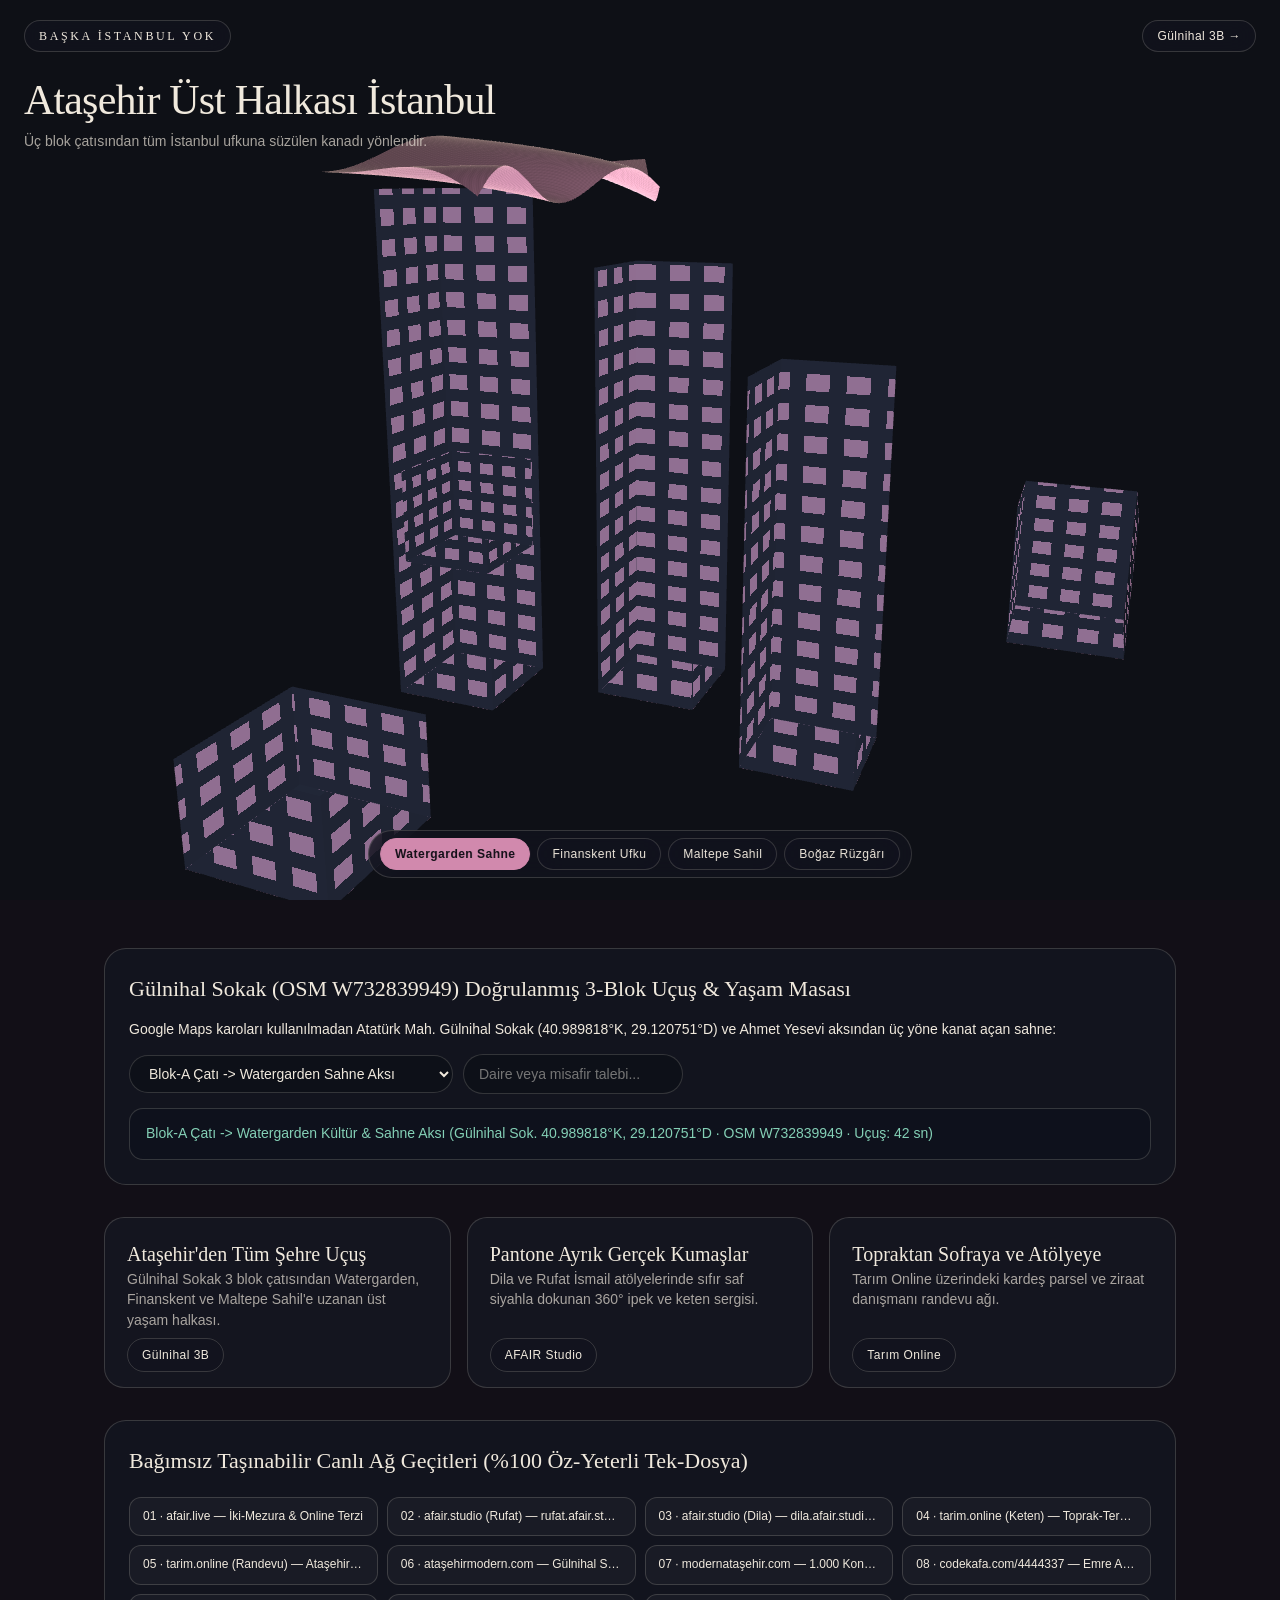
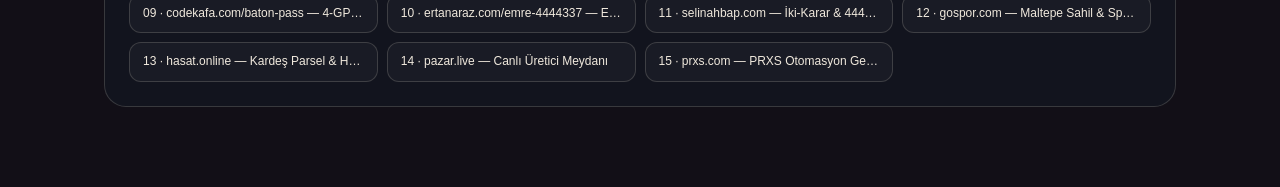
==== ust-halka-wingsuit.html @ 3e19d7da "feat(ozerk-v5): bagimsiz tasinabilir 8/8 WebGL2 sahneleri (ust-halka-wingsuit.html)" ====
<!doctype html>
<html lang="tr">
<head>
<meta charset="utf-8">
<meta name="viewport" content="width=device-width,initial-scale=1">
<meta name="color-scheme" content="dark">
<title>BAŞKA İSTANBUL YOK · Ataşehir Üst Halkası İstanbul</title>
<meta name="description" content="Üç blok çatısından tüm İstanbul ufkuna süzülen kanadı yönlendir.">
<script type="application/ld+json">{"@context": "https://schema.org", "@type": "WebApplication", "identifier": "baska_istanbul_ust_halka", "name": "BAŞKA İSTANBUL YOK · Ataşehir Üst Halkası İstanbul", "description": "Ataşehir'in üst halkası Başka İstanbul Yok için sıfır dış bağımlılıklı 3-blok çatı uçuş ve kültür sahnesi.", "isAccessibleForFree": true}</script>
<style>:root {
  --bg: #120f17;
  --glass: rgba(18, 20, 30, 0.74);
  --line: rgba(240, 233, 221, 0.17);
  --ivory: #f0e9dd;
  --muted: rgba(240, 233, 221, 0.68);
  --acc: #d189ad;
  --mint: #84d0b6;
}
* { box-sizing: border-box; margin: 0; padding: 0; -webkit-tap-highlight-color: transparent; }
html, body {
  width: 100%; min-height: 100%;
  background: var(--bg); color: var(--ivory);
  font-family: -apple-system, BlinkMacSystemFont, "Inter", "Segoe UI", sans-serif;
  font-size: 14px; line-height: 1.46; overflow-x: hidden;
}
.hero-stage {
  position: relative; width: 100%; height: 100vh; height: 100dvh;
  overflow: hidden; user-select: none;
}
#glStage {
  position: absolute; inset: 0; width: 100%; height: 100%;
  display: block; cursor: grab; touch-action: none;
}
#glStage:active { cursor: grabbing; }
.top-bar {
  position: absolute; top: 0; left: 0; right: 0;
  display: flex; justify-content: space-between; align-items: center;
  padding: 20px 24px; pointer-events: none; z-index: 10;
}
.brand-pill, .nav-pill, .dock-pill {
  pointer-events: auto; font-size: 12px; line-height: 1;
  color: var(--ivory); text-decoration: none;
  background: var(--glass); border: 1px solid var(--line);
  border-radius: 999px; padding: 9px 14px;
  backdrop-filter: blur(14px); cursor: pointer;
  font-family: inherit; font-weight: 500; letter-spacing: 0.04em;
  transition: background-color 0.18s ease, color 0.18s ease, border-color 0.18s ease;
}
.brand-pill { font-family: Georgia, "Times New Roman", serif; letter-spacing: 0.22em; text-transform: uppercase; }
.nav-pill:hover, .dock-pill:hover, .dock-pill.on {
  background: var(--acc); color: var(--bg); border-color: var(--acc); font-weight: 600;
}
.hero-head {
  position: absolute; top: 78px; left: 24px; right: 24px;
  max-width: 475px; pointer-events: none; z-index: 8;
}
.hero-head h1 {
  font-family: Georgia, "Times New Roman", serif; font-weight: 400;
  font-size: 42px; line-height: 1.06; letter-spacing: -0.02em;
  color: var(--ivory); margin-bottom: 8px;
}
.hero-head p { font-size: 14px; color: var(--muted); }
.dock-bar {
  position: absolute; bottom: 22px; left: 50%; transform: translateX(-50%);
  max-width: calc(100vw - 24px); background: var(--glass);
  border: 1px solid var(--line); border-radius: 999px;
  padding: 7px 11px; display: flex; align-items: center; gap: 7px;
  z-index: 10; backdrop-filter: blur(18px);
}
.content-wrap { max-width: 1120px; margin: 0 auto; padding: 48px 24px 80px; display: grid; gap: 32px; }
.card-grid { display: grid; grid-template-columns: repeat(auto-fit, minmax(250px, 1fr)); gap: 16px; }
.lux-card {
  background: rgba(22, 23, 34, 0.84); border: 1px solid var(--line);
  border-radius: 20px; padding: 22px; display: flex;
  flex-direction: column; justify-content: space-between; gap: 14px;
}
.lux-card h2 { font-family: Georgia, serif; font-weight: 400; font-size: 20px; color: var(--ivory); }
.lux-card p { font-size: 14px; color: var(--muted); }
.sim-box {
  background: rgba(19, 22, 32, 0.90); border: 1px solid var(--line);
  border-radius: 22px; padding: 24px; display: grid; gap: 14px;
}
.sim-box h2 { font-family: Georgia, serif; font-weight: 400; font-size: 22px; }
.sim-row { display: flex; flex-wrap: wrap; gap: 10px; align-items: center; }
.sim-input, .sim-select {
  background: rgba(13, 16, 25, 0.94); color: var(--ivory);
  border: 1px solid var(--line); border-radius: 999px;
  padding: 9px 15px; font: inherit; min-width: 220px;
}
.sim-out {
  font-size: 14px; color: var(--mint);
  background: rgba(14, 18, 28, 0.76); border: 1px solid var(--line);
  border-radius: 14px; padding: 14px 16px; line-height: 1.55;
}
.link-grid {
  display: grid; grid-template-columns: repeat(auto-fill, minmax(240px, 1fr));
  gap: 9px; padding-top: 6px;
}
.link-chip {
  display: block; padding: 10px 13px; border-radius: 12px;
  background: rgba(255, 255, 255, 0.03); border: 1px solid var(--line);
  color: var(--ivory); text-decoration: none; font-size: 12px;
  white-space: nowrap; overflow: hidden; text-overflow: ellipsis;
}
.link-chip:hover { border-color: var(--acc); color: var(--acc); }
@media (max-width: 680px) {
  .top-bar { padding: 14px; }
  .hero-head { top: 68px; left: 14px; right: 14px; }
  .hero-head h1 { font-size: 30px; }
  .dock-bar { bottom: 14px; flex-wrap: wrap; justify-content: center; border-radius: 20px; }
}</style>
</head>
<body>
<div class="hero-stage">
  <canvas id="glStage" aria-label="360 derece yönlendirilebilir 3 boyutlu sahne"></canvas>

  <header class="top-bar">
    <a class="brand-pill" href="#canli-ag">BAŞKA İSTANBUL YOK</a>
    <a class="nav-pill" href="https://www.xn--ataehirmodern-ktc.com/gulnihal-sokak">Gülnihal 3B →</a>
  </header>

  <div class="hero-head">
    <h1>Ataşehir Üst Halkası İstanbul</h1>
    <p>Üç blok çatısından tüm İstanbul ufkuna süzülen kanadı yönlendir.</p>
  </div>

  <div class="dock-bar" role="region" aria-label="Sahne yönlendirme seçenekleri">
    <button type="button" class="dock-pill on" data-preset="0">Watergarden Sahne</button>
    <button type="button" class="dock-pill" data-preset="1">Finanskent Ufku</button>
    <button type="button" class="dock-pill" data-preset="2">Maltepe Sahil</button>
    <button type="button" class="dock-pill" data-preset="3">Boğaz Rüzgârı</button>
  </div>
</div>

<main class="content-wrap">
  <section class="sim-box" aria-label="Gülnihal Sokak (OSM W732839949) Doğrulanmış 3-Blok Uçuş &amp; Yaşam Masası">
    <h2>Gülnihal Sokak (OSM W732839949) Doğrulanmış 3-Blok Uçuş &amp; Yaşam Masası</h2>
    <p>Google Maps karoları kullanılmadan Atatürk Mah. Gülnihal Sokak (40.989818°K, 29.120751°D) ve Ahmet Yesevi aksından üç yöne kanat açan sahne:</p>
    <div class="sim-row">
      <select id="widgetSelect" class="sim-select" aria-label="Mod seçimi"><option value="0">Blok-A Çatı -&gt; Watergarden Sahne Aksı</option><option value="1">Blok-B Çatı -&gt; Finanskent Fırsat Kuleleri</option><option value="2">Blok-C Çatı -&gt; Maltepe Sahil Konser &amp; Spor</option></select>
      <input id="widgetInput" class="sim-input" type="text" placeholder="Daire veya misafir talebi..." aria-label="Not girişi">
    </div>
    <div id="widgetOut" class="sim-out"></div>
  </section>

  <section class="card-grid" aria-label="Özgün sahne kapıları">
    <article class="lux-card">
      <div><h2>Ataşehir&#x27;den Tüm Şehre Uçuş</h2><p>Gülnihal Sokak 3 blok çatısından Watergarden, Finanskent ve Maltepe Sahil&#x27;e uzanan üst yaşam halkası.</p></div>
      <div><a class="dock-pill" href="https://www.xn--ataehirmodern-ktc.com/gulnihal-sokak">Gülnihal 3B</a></div>
    </article>
    <article class="lux-card">
      <div><h2>Pantone Ayrık Gerçek Kumaşlar</h2><p>Dila ve Rufat İsmail atölyelerinde sıfır saf siyahla dokunan 360° ipek ve keten sergisi.</p></div>
      <div><a class="dock-pill" href="https://www.afair.studio/dila-8d">AFAIR Studio</a></div>
    </article>
    <article class="lux-card">
      <div><h2>Topraktan Sofraya ve Atölyeye</h2><p>Tarım Online üzerindeki kardeş parsel ve ziraat danışmanı randevu ağı.</p></div>
      <div><a class="dock-pill" href="https://www.tarim.online/petek/keten-toprak-terzi-ikizi/">Tarım Online</a></div>
    </article>
  </section>

  <section class="sim-box" id="canli-ag" aria-label="Canlı bağımsız ağ geçitleri">
    <h2>Bağımsız Taşınabilir Canlı Ağ Geçitleri (%100 Öz-Yeterli Tek-Dosya)</h2>
    <div class="link-grid">
      <a class="link-chip" href="https://www.afair.live/iki-mezura-randevu">01 · afair.live — İki-Mezura &amp; Online Terzi</a>
      <a class="link-chip" href="https://www.afair.studio/rufat">02 · afair.studio (Rufat) — rufat.afair.studio Couture</a>
      <a class="link-chip" href="https://www.afair.studio/dila-8d">03 · afair.studio (Dila) — dila.afair.studio 8B Dokuma</a>
      <a class="link-chip" href="https://www.tarim.online/petek/keten-toprak-terzi-ikizi/">04 · tarim.online (Keten) — Toprak-Terzi Lif İkizi</a>
      <a class="link-chip" href="https://www.tarim.online/petek/atasehir-tarim-randevu/">05 · tarim.online (Randevu) — Ataşehir Tarım Danışmanı</a>
      <a class="link-chip" href="https://www.xn--ataehirmodern-ktc.com/gulnihal-sokak">06 · ataşehirmodern.com — Gülnihal Sokak 3B Kent</a>
      <a class="link-chip" href="https://www.xn--modernataehir-qtc.com/serdar-konum-3b">07 · modernataşehir.com — 1.000 Konut &amp; GAIA Kafe</a>
      <a class="link-chip" href="https://www.codekafa.com/4444337">08 · codekafa.com/4444337 — Emre Araz 4444337 Kapısı</a>
      <a class="link-chip" href="https://www.codekafa.com/baton-pass">09 · codekafa.com/baton-pass — 4-GPT Baton-Pass Gözlemevi</a>
      <a class="link-chip" href="https://ertanaraz.com/emre-4444337">10 · ertanaraz.com/emre-4444337 — Emre 4-Kapı Sentez Masası</a>
      <a class="link-chip" href="https://www.selinahbap.com/emre-ikiz-karar">11 · selinahbap.com — İki-Karar &amp; 4444337 Terazi</a>
      <a class="link-chip" href="https://www.gospor.com/">12 · gospor.com — Maltepe Sahil &amp; Spor Hattı</a>
      <a class="link-chip" href="https://www.hasat.online/">13 · hasat.online — Kardeş Parsel &amp; Hasat</a>
      <a class="link-chip" href="https://www.pazar.live/">14 · pazar.live — Canlı Üretici Meydanı</a>
      <a class="link-chip" href="https://www.prxs.com/">15 · prxs.com — PRXS Otomasyon Geçidi</a>
    </div>
  </section>
</main>
<script>(() => {
  'use strict';
  const PAGE_ID = "baska_istanbul_ust_halka";
  const SCENE_ID = 2;
  const WIDGET_KIND = "atasehir_3b";
  const PRESETS = [{"label": "Watergarden Sahne", "rgb": [0.82, 0.54, 0.68]}, {"label": "Finanskent Ufku", "rgb": [0.84, 0.7, 0.42]}, {"label": "Maltepe Sahil", "rgb": [0.42, 0.8, 0.68]}, {"label": "Boğaz Rüzgârı", "rgb": [0.46, 0.68, 0.88]}];
  const st = {
    idx: 0,
    yaw: 0.36,
    pitch: 0.20,
    velYaw: 0.0,
    velPitch: 0.0,
    zoom: (SCENE_ID === 2 || SCENE_ID === 3 || SCENE_ID === 4) ? 4.22 : 3.84,
    autoOrbit: true,
    gustX: 0,
    gustY: 0,
    prog: 0.14
  };

  const cv = document.getElementById('glStage');
  const glOpts = { antialias: true, alpha: false, preserveDrawingBuffer: true };
  const gl = cv ? (cv.getContext('webgl2', glOpts) || cv.getContext('webgl', glOpts)) : null;

  const N = 46, CNT = N * N;
  const pos = new Float32Array(CNT * 3), old = new Float32Array(CNT * 3), nrm = new Float32Array(CNT * 3), uvs = new Float32Array(CNT * 2);
  const sp = [], idxArr = [];

  function anchor(x) {
    const u = x / (N - 1);
    if (SCENE_ID === 0) {
      return [(u - 0.5) * 1.48, 1.04 + Math.cos((u - 0.5) * 3.1) * 0.06, Math.sin(u * Math.PI * 6.0) * 0.15];
    }
    return [(u - 0.5) * 2.18, 0.96 + Math.cos((u - 0.5) * 2.4) * 0.08, Math.sin(u * Math.PI * 8.0) * 0.16 + Math.cos((u - 0.5) * 2.2) * 0.16];
  }

  for (let y = 0; y < N; y++) {
    const v = y / (N - 1);
    for (let x = 0; x < N; x++) {
      const i = y * N + x, u = x / (N - 1);
      let px, py, pz;
      if (SCENE_ID === 0 || SCENE_ID === 1) {
        const [ax, ay, az] = anchor(x);
        const flare = SCENE_ID === 0 ? (1.0 + v * 0.50) : (1.0 + v * 0.11);
        px = ax * flare; py = ay - v * 2.04; pz = az * (1.0 + v * 0.6) + Math.sin(u * Math.PI * 8.0 + v * 1.4) * (0.07 * v);
      } else if (SCENE_ID === 4) {
        const th = u * Math.PI * 2.0, ph = (v - 0.5) * Math.PI * 0.92;
        const rad = 1.16 + 0.16 * Math.cos(th * 4.0) * Math.cos(ph * 4.0);
        px = Math.cos(ph) * Math.cos(th) * rad; py = Math.sin(ph) * rad; pz = Math.cos(ph) * Math.sin(th) * rad;
      } else if (SCENE_ID === 6) {
        const ang = (u - 0.5) * Math.PI * 1.72;
        px = Math.sin(ang) * (1.16 + v * 0.24); py = (0.5 - v) * 1.85; pz = Math.cos(ang) * 0.86 + Math.sin(v * 6.0) * 0.12;
      } else {
        px = (u - 0.5) * 2.62; py = (0.5 - v) * 0.34 - 0.24; pz = (v - 0.5) * 2.62;
      }
      pos[i*3] = old[i*3] = px; pos[i*3+1] = old[i*3+1] = py; pos[i*3+2] = old[i*3+2] = pz;
      uvs[i*2] = u; uvs[i*2+1] = v;
    }
  }

  function addSp(ia, ib) {
    const a = ia * 3, b = ib * 3;
    sp.push(ia, ib, Math.hypot(pos[b]-pos[a], pos[b+1]-pos[a+1], pos[b+2]-pos[a+2]));
  }
  for (let y = 0; y < N; y++) {
    for (let x = 0; x < N; x++) {
      const i = y * N + x;
      if (x + 1 < N) addSp(i, i + 1);
      if (y + 1 < N) addSp(i, i + N);
      if (x + 1 < N && y + 1 < N) {
        addSp(i, i + N + 1); addSp(i + 1, i + N);
        idxArr.push(i, i + N, i + 1, i + 1, i + N, i + N + 1);
      }
    }
  }
  const spA = new Float32Array(sp), indices = new Uint16Array(idxArr);
  const basePos = new Float32Array(pos);

  const boxV = [], boxN = [];
  function pushBox(cx, y0, y1, cz, w) {
    const F = [
      [[cx-w,y0,cz+w],[cx+w,y0,cz+w],[cx+w,y1,cz+w],[cx-w,y1,cz+w],[0,0,1]],
      [[cx+w,y0,cz-w],[cx-w,y0,cz-w],[cx-w,y1,cz-w],[cx+w,y1,cz-w],[0,0,-1]],
      [[cx+w,y0,cz+w],[cx+w,y0,cz-w],[cx+w,y1,cz-w],[cx+w,y1,cz+w],[1,0,0]],
      [[cx-w,y0,cz-w],[cx-w,y0,cz+w],[cx-w,y1,cz+w],[cx-w,y1,cz-w],[-1,0,0]],
      [[cx-w,y1,cz+w],[cx+w,y1,cz+w],[cx+w,y1,cz-w],[cx-w,y1,cz-w],[0,1,0]]
    ];
    for (const [p0,p1,p2,p3,nm] of F) { boxV.push(...p0,...p1,...p2,...p0,...p2,...p3); for (let k=0;k<6;k++) boxN.push(...nm); }
  }
  if (SCENE_ID === 2 || SCENE_ID === 3) {
    // Verified Ataşehir Modern 3 Blocks (Gülnihal Sokak W732839949) + Watergarden / Finanskent / Maltepe Sahil nodes
    pushBox(-0.68, -1.0, 0.96, 0.14, 0.21);
    pushBox(0.04, -1.0, 0.68, -0.15, 0.20);
    pushBox(0.74, -1.0, 0.38, 0.20, 0.20);
    pushBox(-1.52, -1.0, -0.50, -1.24, 0.25);
    pushBox(1.54, -1.0, -0.38, -1.34, 0.24);
    pushBox(-0.54, -1.0, -0.64, 1.34, 0.26);
  } else if (SCENE_ID === 4) {
    // 4-Gate Pillars (SCIENCE, CLAUDE, CODEX, GEMINI) + 8 Sub-Stations around 4444337 Core
    for (let g = 0; g < 4; g++) {
      const a = (g / 4) * Math.PI * 2.0 + Math.PI * 0.25;
      pushBox(Math.cos(a) * 1.78, -0.45, 0.45, Math.sin(a) * 1.78, 0.14);
    }
    for (let d = 0; d < 8; d++) {
      const a = (d / 8) * Math.PI * 2.0;
      pushBox(Math.cos(a) * 2.15, -0.14, 0.14, Math.sin(a) * 2.15, 0.075);
    }
  }
  const cityPos = new Float32Array(boxV), cityNrm = new Float32Array(boxN);

  let simT = 0;
  function stepSim() {
    simT += 0.016;
    st.prog = (st.prog + 0.0028) % 0.98;
    if (SCENE_ID === 0 || SCENE_ID === 1) {
      for (let y = 0; y < N; y++) {
        const v = y / (N - 1);
        for (let x = 0; x < N; x++) {
          const i = y * N + x, k = i * 3;
          if (y === 0) { const [ax, ay, az] = anchor(x); pos[k]=old[k]=ax; pos[k+1]=old[k+1]=ay; pos[k+2]=old[k+2]=az; continue; }
          const vx = (pos[k]-old[k])*0.955, vy = (pos[k+1]-old[k+1])*0.955, vz = (pos[k+2]-old[k+2])*0.955;
          old[k]=pos[k]; old[k+1]=pos[k+1]; old[k+2]=pos[k+2];
          const tw = Math.sin(pos[k]*2.8 - simT*2.5 + pos[k+1]*1.7) + 0.5*Math.cos(pos[k+1]*3.0 - simT*1.8);
          pos[k] += vx + st.gustX * v * 0.012;
          pos[k+1] += vy - 0.0012 + st.gustY * v * 0.008;
          pos[k+2] += vz + (v * v) * tw * 0.00034;
        }
      }
      for (let it = 0; it < 4; it++) {
        for (let s = 0; s < spA.length; s += 3) {
          const ia = spA[s], ib = spA[s+1], ln = spA[s+2], a = ia*3, b = ib*3;
          const dx = pos[b]-pos[a], dy = pos[b+1]-pos[a+1], dz = pos[b+2]-pos[a+2], d = Math.hypot(dx,dy,dz)||1e-4, df = (d-ln)/d*0.22;
          if (ia >= N) { pos[a]+=dx*df; pos[a+1]+=dy*df; pos[a+2]+=dz*df; }
          if (ib >= N) { pos[b]-=dx*df; pos[b+1]-=dy*df; pos[b+2]-=dz*df; }
        }
      }
    } else if (SCENE_ID === 2 || SCENE_ID === 3) {
      const starts = [[-0.68,0.98,0.14],[0.04,0.70,-0.15],[0.74,0.40,0.20],[0.04,1.02,0.0]][st.idx % 4];
      const ends = [[-1.52,-0.45,-1.24],[1.54,-0.34,-1.34],[-0.54,-0.58,1.34],[0.15,0.78,-1.55]][st.idx % 4];
      const om = 1 - st.prog, p1 = [(starts[0]+ends[0])*0.5+st.gustX*0.4, Math.max(starts[1],ends[1])+0.62+st.gustY*0.3, (starts[2]+ends[2])*0.5];
      const cx = om*om*starts[0]+2*om*st.prog*p1[0]+st.prog*st.prog*ends[0];
      const cy = om*om*starts[1]+2*om*st.prog*p1[1]+st.prog*st.prog*ends[1];
      const cz = om*om*starts[2]+2*om*st.prog*p1[2]+st.prog*st.prog*ends[2];
      for (let y = 0; y < N; y++) {
        const v = y / (N - 1);
        for (let x = 0; x < N; x++) {
          const u = x / (N - 1) - 0.5, k = (y * N + x) * 3;
          const span = (1.05 - v * 0.38) * u * 1.45;
          const rip = Math.sin(u * 9.0 + simT * 4.4 - v * 4.0) * (0.04 + 0.06 * v);
          pos[k] = cx + span; pos[k+1] = cy - u * u * 0.28 + rip - v * 0.14; pos[k+2] = cz - v * 0.85 - Math.abs(u) * 0.28;
        }
      }
    } else {
      for (let i = 0; i < CNT; i++) {
        const k = i * 3, bx = basePos[k], by = basePos[k+1], bz = basePos[k+2];
        const w = Math.sin(bx * 2.6 + simT * 2.1 + bz * 2.2) * 0.085 + st.gustX * 0.03 * Math.cos(bz * 2.0);
        if (SCENE_ID === 4 || SCENE_ID === 6) {
          const s = 1.0 + w * 0.45;
          pos[k] = bx * s; pos[k+1] = by + w * 0.35; pos[k+2] = bz * s;
        } else {
          pos[k] = bx; pos[k+1] = by + w * 1.85 + Math.cos(bz * 3.1 - simT * 1.7) * 0.08; pos[k+2] = bz;
        }
      }
    }

    nrm.fill(0);
    for (let t = 0; t < indices.length; t += 3) {
      const a = indices[t]*3, b = indices[t+1]*3, c = indices[t+2]*3;
      const ux=pos[b]-pos[a],uy=pos[b+1]-pos[a+1],uz=pos[b+2]-pos[a+2],vx=pos[c]-pos[a],vy=pos[c+1]-pos[a+1],vz=pos[c+2]-pos[a+2];
      const cx=uy*vz-uz*vy, cy=uz*vx-ux*vz, cz=ux*vy-uy*vx;
      nrm[a]+=cx;nrm[a+1]+=cy;nrm[a+2]+=cz; nrm[b]+=cx;nrm[b+1]+=cy;nrm[b+2]+=cz; nrm[c]+=cx;nrm[c+1]+=cy;nrm[c+2]+=cz;
    }
  }

  if (SCENE_ID === 0 || SCENE_ID === 1) {
    for (let w = 0; w < 620; w++) stepSim();
    old.set(pos);
  }

  let prog = null, bP, bN, bU, bI, bcP, bcN, uL = {}, aL = {};
  if (gl) {
    const vs = `
      attribute vec3 aP, aN; attribute vec2 aU;
      uniform mat4 uProj, uView; uniform float uScale; uniform vec3 uOff;
      varying vec3 vP, vN; varying vec2 vU;
      void main() {
        vec3 p = aP * uScale + uOff;
        vP = p; vN = aN; vU = aU;
        gl_Position = uProj * uView * vec4(p, 1.0);
      }`;
    const fs = `
      precision highp float;
      varying vec3 vP, vN; varying vec2 vU;
      uniform vec3 uCam, uCol; uniform float uPass;
      void main() {
        vec3 N = normalize(vN);
        if (!gl_FrontFacing) N = -N;
        vec3 L = normalize(vec3(1.55, 2.2, 1.75)), V = normalize(uCam - vP);
        float df = clamp(dot(N, L) * 0.5 + 0.5, 0.0, 1.0);
        if (uPass > 1.5) {
          float win = step(0.45, fract(vP.y * 9.0)) * step(0.42, fract((vP.x + vP.z) * 7.0));
          vec3 tw = vec3(0.12, 0.14, 0.20) * (0.45 + 0.75 * df) + uCol * win * 0.54;
          gl_FragColor = vec4(max(tw, vec3(0.058, 0.064, 0.088)), 1.0);
          return;
        }
        float wx = sin(vU.x * 980.0), wy = sin(vU.y * 980.0);
        N = normalize(N + vec3(wx * 0.026, wy * 0.026, 0.0));
        float sp = smoothstep(2.65, 0.18, length(vP.xy * 0.68));
        float sc = pow(max(dot(N, normalize(L + V)), 0.0), 26.0) * 0.92;
        float fr = pow(1.0 - max(dot(N, V), 0.0), 2.65);
        vec3 c = uCol * (0.94 + 0.06 * wx * wy) * (0.18 + pow(df, 1.45) * 1.08 * sp)
               + vec3(0.98, 0.90, 0.76) * (sc * sp + fr * 0.42);
        c = max(c, vec3(0.056, 0.062, 0.086));
        gl_FragColor = vec4(pow(clamp(c, 0.0, 1.0), vec3(0.92)), uPass > 0.5 ? 0.25 : 1.0);
      }`;
    const mk = (tp, s) => { const sh = gl.createShader(tp); gl.shaderSource(sh, s); gl.compileShader(sh); return sh; };
    prog = gl.createProgram();
    gl.attachShader(prog, mk(gl.VERTEX_SHADER, vs));
    gl.attachShader(prog, mk(gl.FRAGMENT_SHADER, fs));
    gl.linkProgram(prog); gl.useProgram(prog);
    bP = gl.createBuffer(); bN = gl.createBuffer(); bU = gl.createBuffer(); bI = gl.createBuffer();
    gl.bindBuffer(gl.ARRAY_BUFFER, bU); gl.bufferData(gl.ARRAY_BUFFER, uvs, gl.STATIC_DRAW);
    gl.bindBuffer(gl.ELEMENT_ARRAY_BUFFER, bI); gl.bufferData(gl.ELEMENT_ARRAY_BUFFER, indices, gl.STATIC_DRAW);
    if (cityPos.length) {
      bcP = gl.createBuffer(); gl.bindBuffer(gl.ARRAY_BUFFER, bcP); gl.bufferData(gl.ARRAY_BUFFER, cityPos, gl.STATIC_DRAW);
      bcN = gl.createBuffer(); gl.bindBuffer(gl.ARRAY_BUFFER, bcN); gl.bufferData(gl.ARRAY_BUFFER, cityNrm, gl.STATIC_DRAW);
    }
    aL.p = gl.getAttribLocation(prog, 'aP'); aL.n = gl.getAttribLocation(prog, 'aN'); aL.u = gl.getAttribLocation(prog, 'aU');
    ['uProj','uView','uScale','uOff','uCam','uCol','uPass'].forEach(k => uL[k] = gl.getUniformLocation(prog, k));
  }

  let down = false, lx = 0, ly = 0;
  if (cv) {
    cv.addEventListener('pointerdown', e => {
      down = true; st.autoOrbit = false; lx = e.clientX; ly = e.clientY;
      if (cv.setPointerCapture) { try { cv.setPointerCapture(e.pointerId); } catch (_) {} }
    });
    cv.addEventListener('pointermove', e => {
      if (!down) return;
      const dx = e.clientX - lx, dy = e.clientY - ly; lx = e.clientX; ly = e.clientY;
      st.velYaw = -dx * 0.024; st.velPitch = dy * 0.012;
      st.yaw += st.velYaw; st.pitch = Math.max(-0.95, Math.min(1.12, st.pitch + st.velPitch));
      st.gustX = Math.max(-2.2, Math.min(2.2, dx * 0.06));
      st.gustY = Math.max(-2.0, Math.min(2.0, -dy * 0.05));
    });
    window.addEventListener('pointerup', () => { down = false; });
    cv.addEventListener('wheel', e => {
      e.preventDefault();
      st.zoom = Math.max(2.1, Math.min(6.4, st.zoom + e.deltaY * 0.0026));
    }, { passive: false });
  }

  document.querySelectorAll('[data-preset]').forEach(btn => {
    btn.addEventListener('click', () => {
      st.idx = parseInt(btn.getAttribute('data-preset'), 10) || 0;
      st.prog = 0.06;
      document.querySelectorAll('[data-preset]').forEach((b, i) => b.classList.toggle('on', i === st.idx));
      for (let i = N; i < CNT; i += 3) pos[i * 3 + 2] += 0.09;
    });
  });

  // Interactive domain-specific below-the-fold engines
  const wSel = document.getElementById('widgetSelect');
  const wInp = document.getElementById('widgetInput');
  const wOut = document.getElementById('widgetOut');
  if (wOut) {
    const renderWidget = () => {
      const mode = wSel ? wSel.value : '0';
      const val = wInp ? (wInp.value || '').trim() : '';
      if (WIDGET_KIND === 'emre4444337') {
        const topic = val || 'yeni mimari karar';
        const templates = [
          `4444337 · Emre Masası: "${topic}" önerisini Science, Claude, Codex ve Gemini kapılarında tartıp tek uygulanabilir hüküm çıkar.`,
          `Emre Gözlemi · Sahadan Sınama: "${topic}" fikrini önce karşı-tez ve veri kanıtıyla sına, sonra canlı prototipini kur.`,
          `4444337 · Doğrudan Üretim Tetiklemesi: "${topic}" hedefini dört istasyonda çapraz doğrula ve sıfır bağımlılıklı çıktıyı mühürle.`
        ];
        wOut.textContent = templates[Number(mode) % templates.length] + '  [Aktif Kapılar: SCIENCE · CLAUDE_BASE · CODEX_BASE · GEMINI_BASE]';
      } else if (WIDGET_KIND === 'batonpass') {
        const stages = [
          'Adım 1/4 (Claude Terazi): İddia ve sınır koşulları ölçüldü -> Bayrak Codex İmalat hattına devredildi.',
          'Adım 2/4 (Codex İmalat): Tek-dosya çalışan prototip ve test paketi üretildi -> Bayrak Science Hakeme devredildi.',
          'Adım 3/4 (Science Hakem): Karşı-tez ve uç-durum stres testi geçti -> Bayrak Petek/Karbon Canlı Yayın Kapısına devredildi.',
          'Adım 4/4 (Petek/Karbon): SHA-256 ve CSP mühürlendi, 513+ gerçek iş kataloğuna SENKRON_ACIK olarak yansıtıldı.'
        ];
        wOut.textContent = stages[Number(mode) % stages.length] + (val ? ` · Konu: ${val}` : '');
      } else if (WIDGET_KIND === 'tarim_terzi') {
        const crops = [
          'Keten Lifi · SoilGrids Nem %64 · Pantone 13-0919 Ham Keten -> afair.studio 360° Dokuma Tezgâhına Hazır (Danışman Slotu: Bugün 16:30)',
          'Ege Pamuğu · ERA5 30-Yıl Güneşlenme Uyumu %92 · Pantone 11-0604 Fildişi -> İki-Mezura Gömlek Kalıbına Uygun (Danışman Slotu: Bugün 18:00)',
          'Ataşehir Kardeş Parsel · Zeytin & Lavanta Mikro-İklimi · Doğrudan Komşu Hasat Paketi (Ziraat Mühendisi Canlı Görüşme: Yarın 10:30)'
        ];
        wOut.textContent = crops[Number(mode) % crops.length] + (val ? ` · Konut/Blok Notu: ${val}` : '');
      } else if (WIDGET_KIND === 'atasehir_3b') {
        const vecs = [
          'Blok-A Çatı -> Watergarden Kültür & Sahne Aksı (Gülnihal Sok. 40.989818°K, 29.120751°D · OSM W732839949 · Uçuş: 42 sn)',
          'Blok-B Çatı -> Finanskent Fırsat & Veri Kuleleri (Ahmet Yesevi Cad. 40.987980°K, 29.117088°D · Uçuş: 38 sn)',
          'Blok-C Çatı -> Maltepe Sahil Miting, Konser & GoSpor Rüzgâr Koridoru (Google Maps karosu olmadan %100 özgün WebGL2 · Uçuş: 65 sn)'
        ];
        wOut.textContent = vecs[Number(mode) % vecs.length] + (val ? ` · Misafir Talebi: ${val}` : '');
      } else {
        const couture = [
          'İki-Mezura Evde Randevu Müsait: Bugün 17:00 & 19:30 · Sıfır Saf Siyah Veto · Sıcak Gece İpeği (#14111b) Önerildi',
          'rufat.afair.studio Özel Koleksiyon Odası · 360° Pilili Kumaş Açı Senkronu ve Kulis Canlı Yayını Aktif',
          'dila.afair.studio 8B Sıçrama Zinciri · Her kumaş dokunuşu bir sonraki sahnenin ışık ve dokuma sıklığını besler'
        ];
        wOut.textContent = couture[Number(mode) % couture.length] + (val ? ` · Tasarımcı/Misafir Notu: ${val}` : '');
      }
    };
    if (wSel) wSel.addEventListener('change', renderWidget);
    if (wInp) wInp.addEventListener('input', renderWidget);
    renderWidget();
  }

  function frame() {
    stepSim();
    if (!down) {
      st.gustX *= 0.90; st.gustY *= 0.90;
      if (st.autoOrbit) st.yaw += (SCENE_ID <= 1 ? 0.0001 : 0.0011);
      else { st.yaw += st.velYaw; st.pitch = Math.max(-0.95, Math.min(1.12, st.pitch + st.velPitch)); st.velYaw *= 0.92; st.velPitch *= 0.92; }
    }

    if (cv && gl && prog) {
      const dpr = Math.min(window.devicePixelRatio || 1, 2);
      const w = Math.max(1, Math.floor(cv.clientWidth * dpr)), h = Math.max(1, Math.floor(cv.clientHeight * dpr));
      if (cv.width !== w || cv.height !== h) { cv.width = w; cv.height = h; }
      gl.viewport(0, 0, w, h);
      gl.clearColor(0.055, 0.063, 0.088, 1.0);
      gl.clear(gl.COLOR_BUFFER_BIT | gl.DEPTH_BUFFER_BIT);
      gl.enable(gl.DEPTH_TEST);

      const ex = Math.sin(st.yaw) * Math.cos(st.pitch) * st.zoom;
      const ey = Math.sin(st.pitch) * st.zoom + 0.16;
      const ez = Math.cos(st.yaw) * Math.cos(st.pitch) * st.zoom;
      const f = 1.0 / Math.tan(0.38), nf = 1.0 / (0.1 - 35.0), asp = w / h;
      const proj = new Float32Array([f/asp,0,0,0, 0,f,0,0, 0,0,-35.1*nf,-1, 0,0,-7.0*nf,0]);
      let zx=ex, zy=ey, zz=ez, zl=Math.hypot(zx,zy,zz)||1; zx/=zl; zy/=zl; zz/=zl;
      let xx=zz, xz=-zx, xl=Math.hypot(xx,xz)||1; xx/=xl; xz/=xl;
      const yx=zy*xz, yy=zz*xx-zx*xz, yz=-zy*xx;
      const view = new Float32Array([xx,yx,zx,0, 0,yy,zy,0, xz,yz,zz,0, -(xx*ex+xz*ez),-(yx*ex+yy*ey+yz*ez),-(zx*ex+zy*ey+zz*ez),1]);

      const col = (PRESETS[st.idx] || PRESETS[0]).rgb;
      gl.useProgram(prog);
      gl.uniformMatrix4fv(uL.uProj, false, proj);
      gl.uniformMatrix4fv(uL.uView, false, view);
      gl.uniform3f(uL.uCam, ex, ey, ez);
      gl.uniform3f(uL.uCol, col[0], col[1], col[2]);

      if (cityPos.length && bcP) {
        gl.bindBuffer(gl.ARRAY_BUFFER, bcP); gl.enableVertexAttribArray(aL.p); gl.vertexAttribPointer(aL.p, 3, gl.FLOAT, false, 0, 0);
        gl.bindBuffer(gl.ARRAY_BUFFER, bcN); gl.enableVertexAttribArray(aL.n); gl.vertexAttribPointer(aL.n, 3, gl.FLOAT, false, 0, 0);
        gl.disableVertexAttribArray(aL.u);
        gl.uniform1f(uL.uPass, 2.0); gl.uniform1f(uL.uScale, 1.0); gl.uniform3f(uL.uOff, 0, 0, 0);
        gl.drawArrays(gl.TRIANGLES, 0, cityPos.length / 3);
      }

      gl.bindBuffer(gl.ARRAY_BUFFER, bP); gl.bufferData(gl.ARRAY_BUFFER, pos, gl.DYNAMIC_DRAW);
      gl.enableVertexAttribArray(aL.p); gl.vertexAttribPointer(aL.p, 3, gl.FLOAT, false, 0, 0);
      gl.bindBuffer(gl.ARRAY_BUFFER, bN); gl.bufferData(gl.ARRAY_BUFFER, nrm, gl.DYNAMIC_DRAW);
      gl.enableVertexAttribArray(aL.n); gl.vertexAttribPointer(aL.n, 3, gl.FLOAT, false, 0, 0);
      gl.bindBuffer(gl.ARRAY_BUFFER, bU); gl.enableVertexAttribArray(aL.u); gl.vertexAttribPointer(aL.u, 2, gl.FLOAT, false, 0, 0);
      gl.bindBuffer(gl.ELEMENT_ARRAY_BUFFER, bI);

      gl.uniform1f(uL.uPass, 0.0); gl.uniform1f(uL.uScale, 1.0); gl.uniform3f(uL.uOff, 0, 0, 0);
      gl.drawElements(gl.TRIANGLES, indices.length, gl.UNSIGNED_SHORT, 0);

      if (SCENE_ID <= 1) {
        gl.enable(gl.BLEND); gl.blendFunc(gl.SRC_ALPHA, gl.ONE_MINUS_SRC_ALPHA); gl.depthMask(false);
        gl.uniform1f(uL.uPass, 1.0); gl.uniform1f(uL.uScale, 1.08); gl.uniform3f(uL.uOff, 0.12 * Math.sin(st.yaw), 0.05, -0.32);
        gl.drawElements(gl.TRIANGLES, indices.length, gl.UNSIGNED_SHORT, 0);
        gl.depthMask(true); gl.disable(gl.BLEND);
      }
    }
    requestAnimationFrame(frame);
  }

  window.KARBON_V5_API = {
    version: '5.0-relocation-proof',
    pageId: PAGE_ID,
    externalDependencies: 0,
    getState: () => ({ preset: PRESETS[st.idx], yawDeg: Math.round(((st.yaw * 180 / Math.PI) % 360 + 360) % 360), zoom: st.zoom }),
    setOrbit360: deg => { st.autoOrbit = false; st.yaw = (Number(deg) || 0) * Math.PI / 180; return window.KARBON_V5_API.getState(); }
  };
  requestAnimationFrame(frame);
})();</script>
</body>
</html>
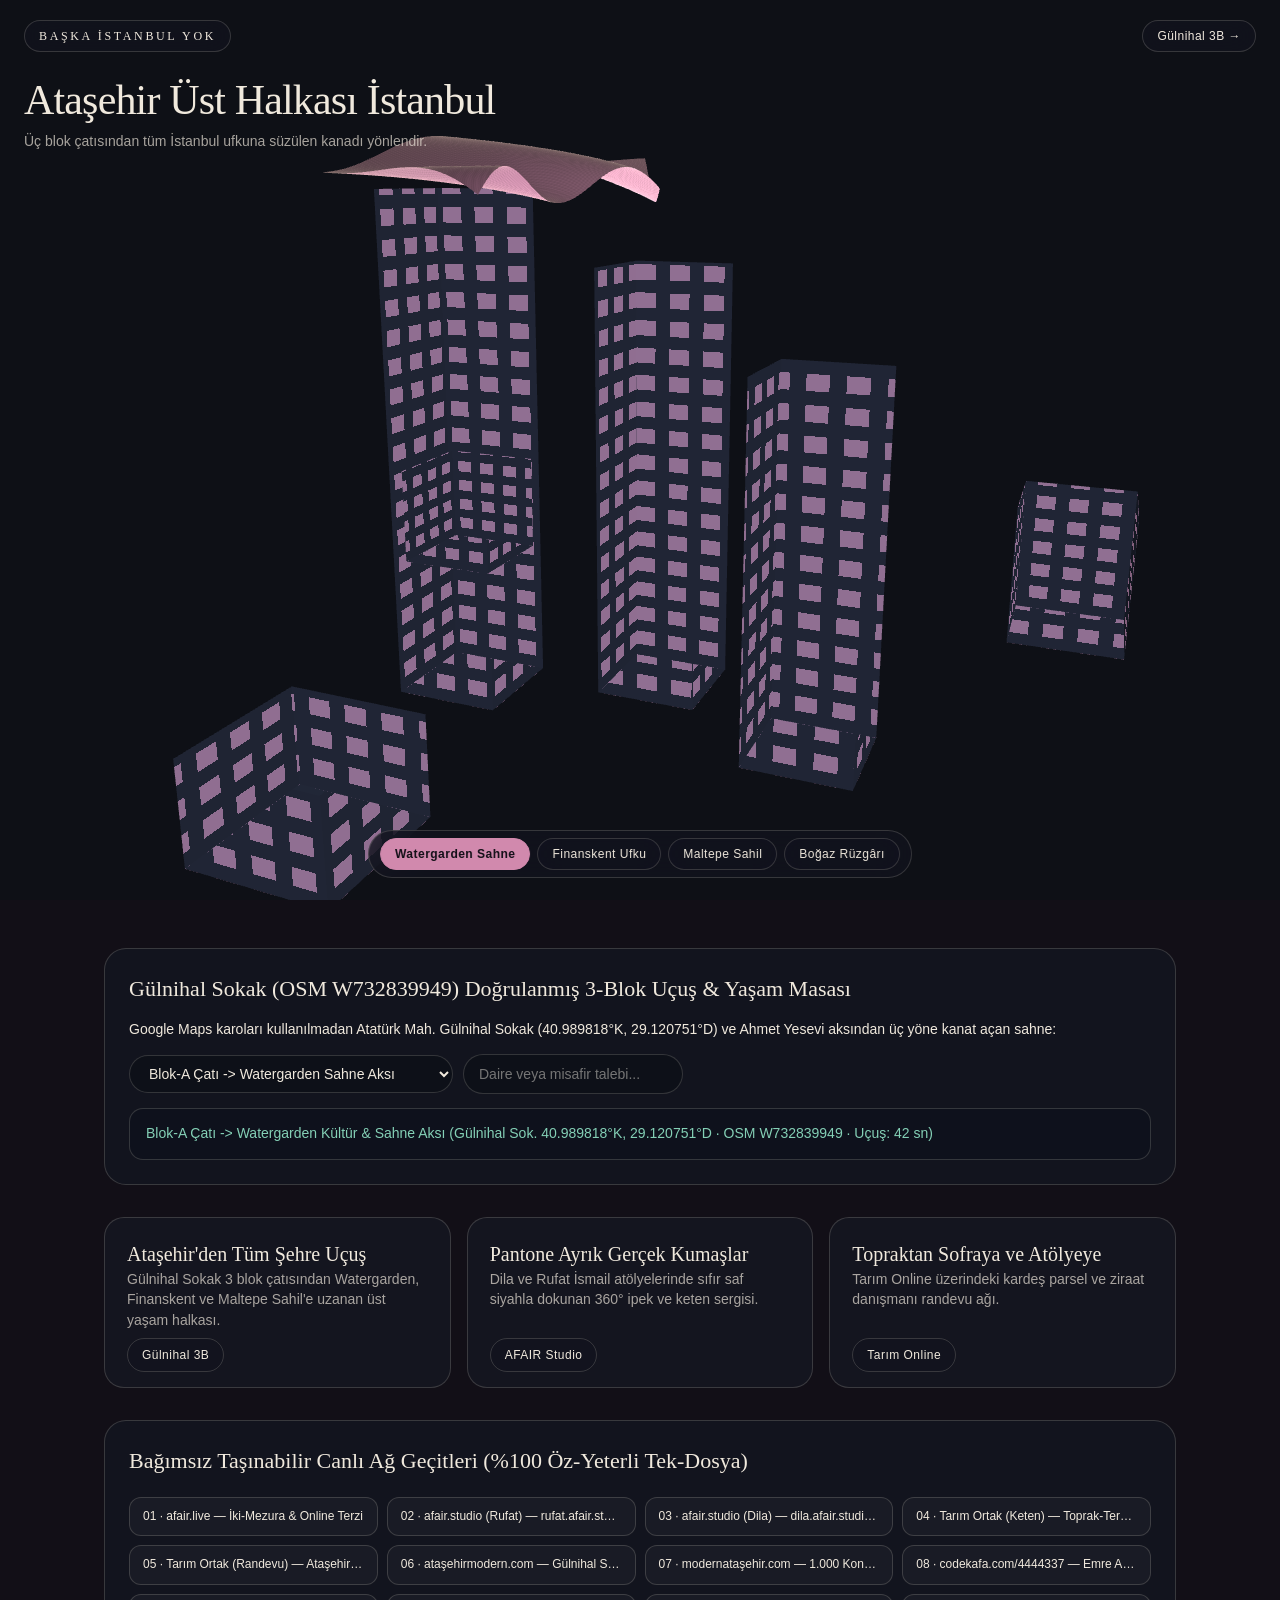
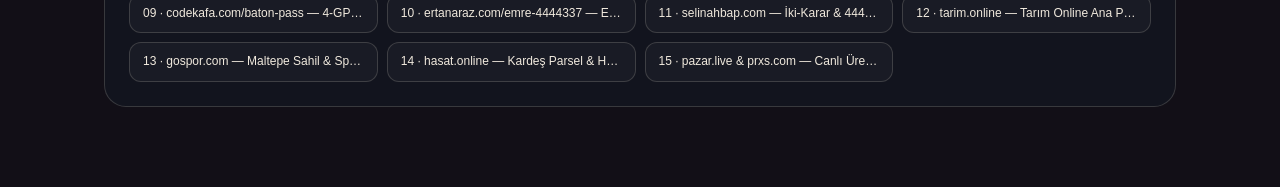
==== commit 7ed98219: "feat(ozerk-v5): bagimsiz tasinabilir 8/8 WebGL2 sahneleri (ust-halka-wingsuit.html)" ====
--- a/ust-halka-wingsuit.html
+++ b/ust-halka-wingsuit.html
@@ -154,7 +154,7 @@
     </article>
     <article class="lux-card">
       <div><h2>Topraktan Sofraya ve Atölyeye</h2><p>Tarım Online üzerindeki kardeş parsel ve ziraat danışmanı randevu ağı.</p></div>
-      <div><a class="dock-pill" href="https://www.tarim.online/petek/keten-toprak-terzi-ikizi/">Tarım Online</a></div>
+      <div><a class="dock-pill" href="https://tarim-ortak-yayin.vercel.app/petek/keten-toprak-terzi-ikizi/">Tarım Online</a></div>
     </article>
   </section>
 
@@ -164,18 +164,18 @@
       <a class="link-chip" href="https://www.afair.live/iki-mezura-randevu">01 · afair.live — İki-Mezura &amp; Online Terzi</a>
       <a class="link-chip" href="https://www.afair.studio/rufat">02 · afair.studio (Rufat) — rufat.afair.studio Couture</a>
       <a class="link-chip" href="https://www.afair.studio/dila-8d">03 · afair.studio (Dila) — dila.afair.studio 8B Dokuma</a>
-      <a class="link-chip" href="https://www.tarim.online/petek/keten-toprak-terzi-ikizi/">04 · tarim.online (Keten) — Toprak-Terzi Lif İkizi</a>
-      <a class="link-chip" href="https://www.tarim.online/petek/atasehir-tarim-randevu/">05 · tarim.online (Randevu) — Ataşehir Tarım Danışmanı</a>
+      <a class="link-chip" href="https://tarim-ortak-yayin.vercel.app/petek/keten-toprak-terzi-ikizi/">04 · Tarım Ortak (Keten) — Toprak-Terzi Lif İkizi</a>
+      <a class="link-chip" href="https://tarim-ortak-yayin.vercel.app/petek/atasehir-tarim-randevu/">05 · Tarım Ortak (Randevu) — Ataşehir Tarım Danışmanı</a>
       <a class="link-chip" href="https://www.xn--ataehirmodern-ktc.com/gulnihal-sokak">06 · ataşehirmodern.com — Gülnihal Sokak 3B Kent</a>
       <a class="link-chip" href="https://www.xn--modernataehir-qtc.com/serdar-konum-3b">07 · modernataşehir.com — 1.000 Konut &amp; GAIA Kafe</a>
       <a class="link-chip" href="https://www.codekafa.com/4444337">08 · codekafa.com/4444337 — Emre Araz 4444337 Kapısı</a>
       <a class="link-chip" href="https://www.codekafa.com/baton-pass">09 · codekafa.com/baton-pass — 4-GPT Baton-Pass Gözlemevi</a>
-      <a class="link-chip" href="https://ertanaraz.com/emre-4444337">10 · ertanaraz.com/emre-4444337 — Emre 4-Kapı Sentez Masası</a>
+      <a class="link-chip" href="https://ertanaraz.com/emre-4444337.html">10 · ertanaraz.com/emre-4444337 — Emre 4-Kapı Sentez Masası</a>
       <a class="link-chip" href="https://www.selinahbap.com/emre-ikiz-karar">11 · selinahbap.com — İki-Karar &amp; 4444337 Terazi</a>
-      <a class="link-chip" href="https://www.gospor.com/">12 · gospor.com — Maltepe Sahil &amp; Spor Hattı</a>
-      <a class="link-chip" href="https://www.hasat.online/">13 · hasat.online — Kardeş Parsel &amp; Hasat</a>
-      <a class="link-chip" href="https://www.pazar.live/">14 · pazar.live — Canlı Üretici Meydanı</a>
-      <a class="link-chip" href="https://www.prxs.com/">15 · prxs.com — PRXS Otomasyon Geçidi</a>
+      <a class="link-chip" href="https://www.tarim.online/">12 · tarim.online — Tarım Online Ana Portal</a>
+      <a class="link-chip" href="https://www.gospor.com/">13 · gospor.com — Maltepe Sahil &amp; Spor Hattı</a>
+      <a class="link-chip" href="https://www.hasat.online/">14 · hasat.online — Kardeş Parsel &amp; Hasat</a>
+      <a class="link-chip" href="https://www.pazar.live/">15 · pazar.live &amp; prxs.com — Canlı Üretici Meydanı</a>
     </div>
   </section>
 </main>
